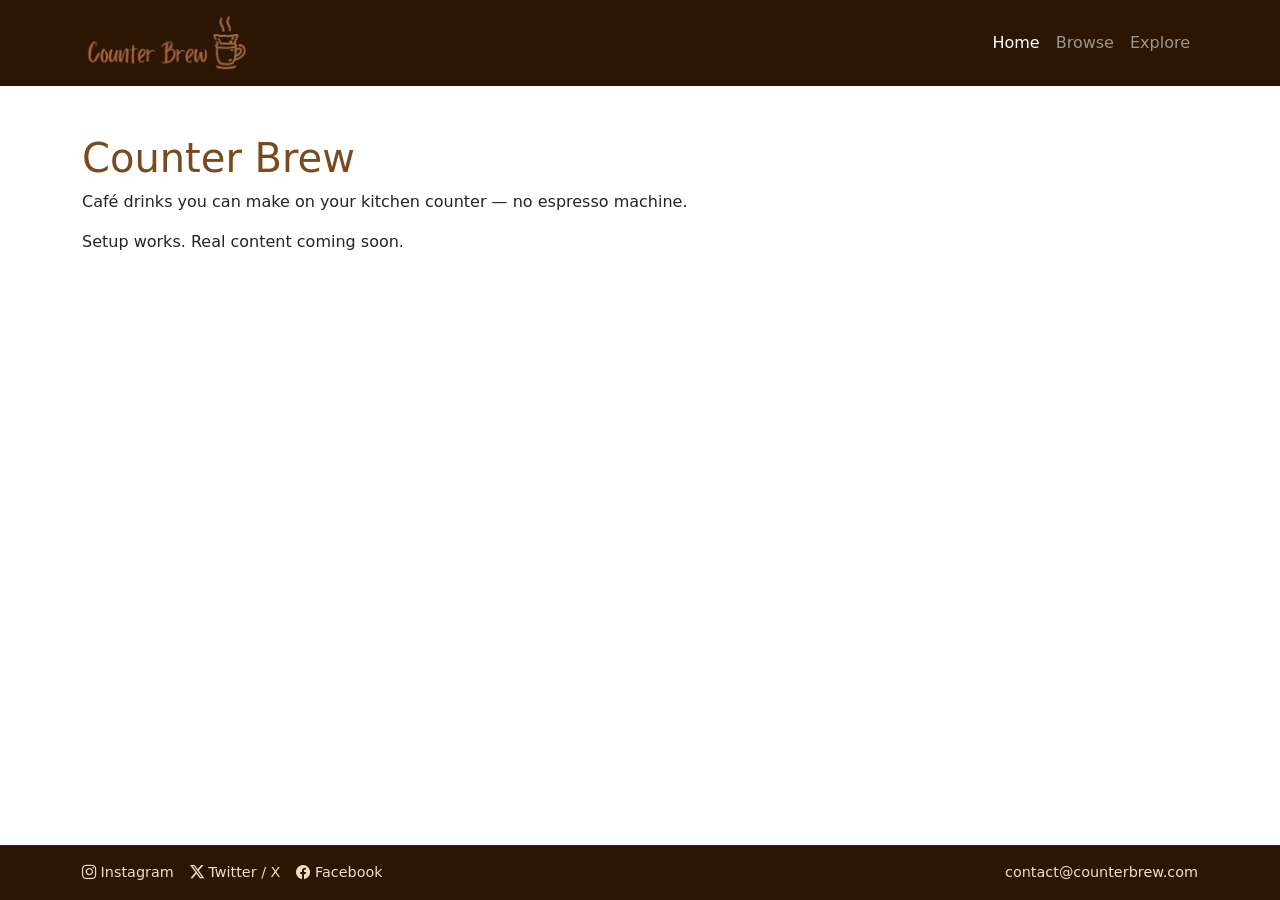
==== index.html @ a9c5faaf "Add logo image to navbar across all pages" ====
<!DOCTYPE html>
<html lang="en">
<head>
  <meta charset="UTF-8" />
  <meta name="viewport" content="width=device-width, initial-scale=1.0" />
  <title>Counter Brew</title>
  <link href="https://cdn.jsdelivr.net/npm/bootstrap@5.3.3/dist/css/bootstrap.min.css" rel="stylesheet" />
  <link href="https://cdn.jsdelivr.net/npm/bootstrap-icons@1.11.3/font/bootstrap-icons.min.css" rel="stylesheet" />
  <link href="css/styles.css" rel="stylesheet" />
</head>
<body>

  <nav class="navbar navbar-expand-lg navbar-dark bg-dark">
    <div class="container">
        <a class="navbar-brand" href="index.html">
        <img src="assets/img/logo.png" alt="Counter Brew" height="60">
        </a>
      <button class="navbar-toggler" type="button"
              data-bs-toggle="collapse" data-bs-target="#mainNav"
              aria-controls="mainNav" aria-expanded="false"
              aria-label="Toggle navigation">
        <span class="navbar-toggler-icon"></span>
      </button>
      <div class="collapse navbar-collapse" id="mainNav">
        <ul class="navbar-nav ms-auto mb-2 mb-lg-0">
          <li class="nav-item">
            <a class="nav-link active" aria-current="page" href="index.html">Home</a>
          </li>
          <li class="nav-item">
            <a class="nav-link" href="drinks.html">Browse</a>
          </li>
          <li class="nav-item">
            <a class="nav-link" href="explore.html">Explore</a>
          </li>
        </ul>
      </div>
    </div>
  </nav>

  <main class="container py-5">
    <h1>Counter Brew</h1>
    <p>Café drinks you can make on your kitchen counter — no espresso machine.</p>
    <p>Setup works. Real content coming soon.</p>
  </main>

  <footer class="site-footer">
    <div class="container d-flex flex-wrap justify-content-between align-items-center py-3">
      <div class="d-flex gap-3">
        <a href="#" aria-label="Instagram"><i class="bi bi-instagram"></i> Instagram</a>
        <a href="#" aria-label="Twitter / X"><i class="bi bi-twitter-x"></i> Twitter / X</a>
        <a href="#" aria-label="Facebook"><i class="bi bi-facebook"></i> Facebook</a>
      </div>
      <address class="mb-0">
        <a href="mailto:contact@counterbrew.com">contact@counterbrew.com</a>
      </address>
    </div>
  </footer>

  <script src="https://cdn.jsdelivr.net/npm/bootstrap@5.3.3/dist/js/bootstrap.bundle.min.js"></script>
  <script type="module" src="JS/main.js"></script>
</body>
</html>
---- css/styles.css ----
/* Hand-written CSS. Loaded AFTER Bootstrap so these rules can override it. */

/* ─── Coffee colour palette ──────────────────────────────────────────────────
   All colour values live here. Rules elsewhere reference only var(--cb-*).
   Two caramel tokens are needed because a single mid-range hue cannot satisfy
   WCAG AA (4.5:1) against both a near-black background and white — a known
   constraint of medium hues against extreme surfaces.
   ─────────────────────────────────────────────────────────────────────────── */
:root {
  --cb-espresso:     #2C1503;   /* deep espresso  — navbar + footer bg          */
  --cb-espresso-rim: #3D2010;   /* mid-brown      — borders/separators on dark  */
  --cb-latte:        #F5EAD0;   /* warm cream     — light section/card accent   */
  --cb-caramel:      #C8813A;   /* golden caramel — hover + accents on dark bg  */
  --cb-mocha:        #7A4A1E;   /* darker sibling — links + headings on light bg (WCAG AA 6.6:1 on white) */
  --cb-cream:        #F0DFC0;   /* warm off-white — text + links on dark bg     */
}

/* ─── Sticky footer via Flexbox column ───────────────────────────────────────
   The body becomes a full-viewport column flex container.
   <main> takes flex: 1 so it stretches to fill whatever height is left over
   after the navbar and footer claim their natural sizes.
   The footer never shrinks — it always sits at the bottom of the viewport,
   even when the page content is shorter than the screen height.
   On tall pages the footer simply follows the content; no content is obscured.
   ─────────────────────────────────────────────────────────────────────────── */
body {
  min-height: 100vh;
  display: flex;
  flex-direction: column;
}

main {
  flex: 1 0 auto;
}

/* ─── Navbar overrides ───────────────────────────────────────────────────── */
.navbar-brand {
  font-weight: 700;
  letter-spacing: 0.03em;
}

/* Bootstrap applies !important on .bg-dark, so we must match it to override. */
.navbar.bg-dark {
  background-color: var(--cb-espresso) !important;
}

/* ─── Site footer ────────────────────────────────────────────────────────── */
.site-footer {
  flex-shrink: 0;
  background-color: var(--cb-espresso);
  color: var(--cb-cream);
  border-top: 1px solid var(--cb-espresso-rim);
  font-size: 0.9rem;
}

.site-footer a {
  color: var(--cb-cream);
  text-decoration: none;
  transition: color 0.15s ease;
}

.site-footer a:hover,
.site-footer a:focus {
  color: var(--cb-caramel);
}

.site-footer address {
  font-style: normal;
}

/* ─── Headings ───────────────────────────────────────────────────────────── */
h1, h2, h3, h4 {
  color: var(--cb-mocha);
}

/* ─── Body links ─────────────────────────────────────────────────────────── */
main a {
  color: var(--cb-mocha);
}

main a:hover,
main a:focus {
  color: var(--cb-espresso);
}
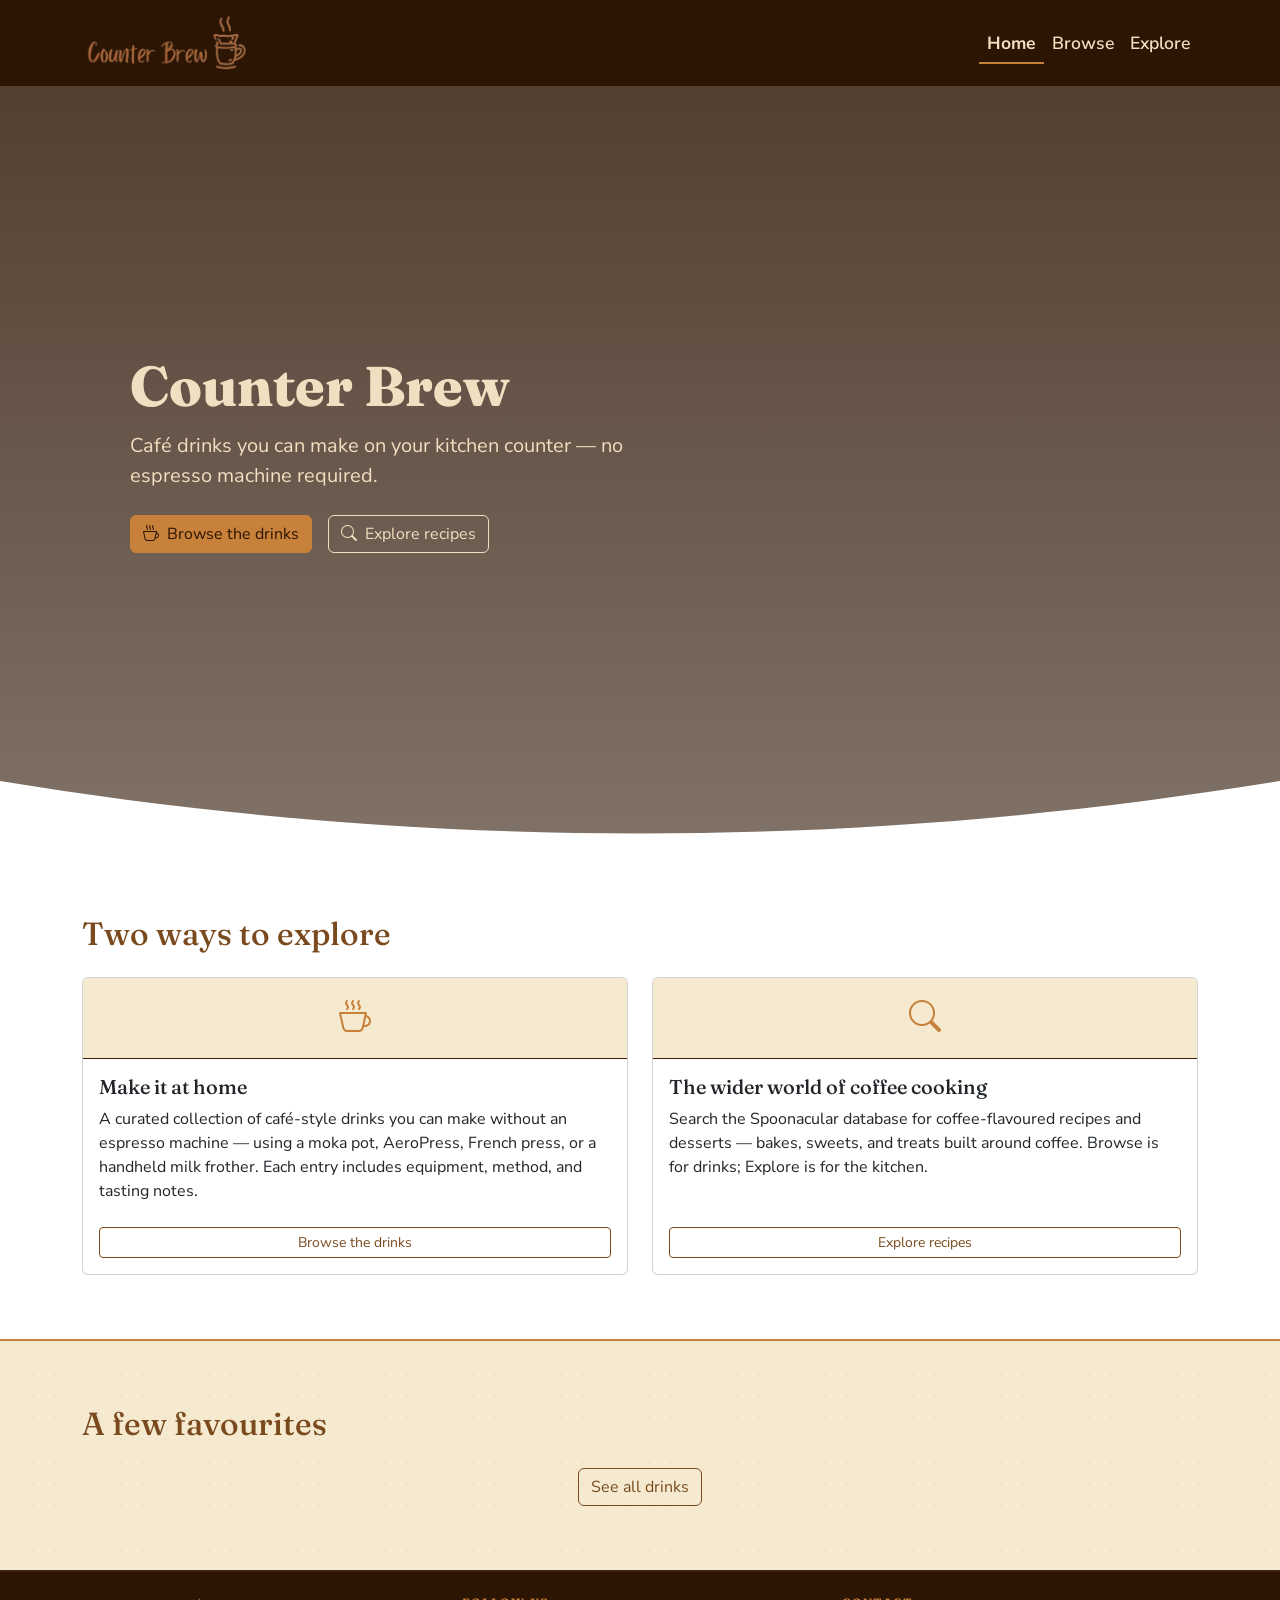
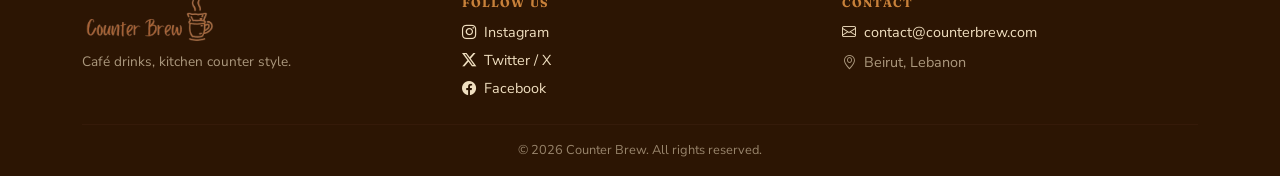
==== commit 1b066a3b: "Redesign footer with columns, brand and copyright bar; then fixed footer column stacking and email o" ====
--- a/index.html
+++ b/index.html
@@ -4,6 +4,9 @@
   <meta charset="UTF-8" />
   <meta name="viewport" content="width=device-width, initial-scale=1.0" />
   <title>Counter Brew</title>
+  <link rel="preconnect" href="https://fonts.googleapis.com" />
+  <link rel="preconnect" href="https://fonts.gstatic.com" crossorigin />
+  <link href="https://fonts.googleapis.com/css2?family=Fraunces:wght@400;600;700;800&family=Nunito+Sans:wght@400;600&display=swap" rel="stylesheet" />
   <link href="https://cdn.jsdelivr.net/npm/bootstrap@5.3.3/dist/css/bootstrap.min.css" rel="stylesheet" />
   <link href="https://cdn.jsdelivr.net/npm/bootstrap-icons@1.11.3/font/bootstrap-icons.min.css" rel="stylesheet" />
   <link href="css/styles.css" rel="stylesheet" />
@@ -37,26 +40,123 @@
     </div>
   </nav>
 
-  <main class="container py-5">
-    <h1>Counter Brew</h1>
-    <p>Café drinks you can make on your kitchen counter — no espresso machine.</p>
-    <p>Setup works. Real content coming soon.</p>
+  <main>
+
+    <!-- ── Hero ─────────────────────────────────────────────────────────── -->
+    <section class="hero">
+      <div class="container">
+        <div class="hero__content">
+          <h1 class="hero__title">Counter Brew</h1>
+          <p class="hero__tagline">Café drinks you can make on your kitchen counter — no espresso machine required.</p>
+          <div class="d-flex flex-wrap gap-3 mt-4">
+            <a href="drinks.html" class="btn hero__cta-primary">
+              <i class="bi bi-cup-hot me-1"></i> Browse the drinks
+            </a>
+            <a href="explore.html" class="btn hero__cta-secondary">
+              <i class="bi bi-search me-1"></i> Explore recipes
+            </a>
+          </div>
+        </div>
+      </div>
+    </section>
+
+    <!-- ── Two ways to explore ───────────────────────────────────────────── -->
+    <section class="site-section">
+      <div class="container">
+        <h2 class="mb-4">Two ways to explore</h2>
+        <div class="row row-cols-1 row-cols-md-2 g-4">
+
+          <div class="col">
+            <div class="card what-is-card h-100">
+              <div class="card-header text-center py-3">
+                <i class="bi bi-cup-hot what-is-icon"></i>
+              </div>
+              <div class="card-body">
+                <h3 class="h5 card-title">Make it at home</h3>
+                <p class="card-text">A curated collection of café-style drinks you can make without an espresso machine — using a moka pot, AeroPress, French press, or a handheld milk frother. Each entry includes equipment, method, and tasting notes.</p>
+              </div>
+              <div class="card-footer bg-transparent border-0 pb-3">
+                <a href="drinks.html" class="btn btn-sm home-featured-btn w-100">Browse the drinks</a>
+              </div>
+            </div>
+          </div>
+
+          <div class="col">
+            <div class="card what-is-card h-100">
+              <div class="card-header text-center py-3">
+                <i class="bi bi-search what-is-icon"></i>
+              </div>
+              <div class="card-body">
+                <h3 class="h5 card-title">The wider world of coffee cooking</h3>
+                <p class="card-text">Search the Spoonacular database for coffee-flavoured recipes and desserts — bakes, sweets, and treats built around coffee. Browse is for drinks; Explore is for the kitchen.</p>
+              </div>
+              <div class="card-footer bg-transparent border-0 pb-3">
+                <a href="explore.html" class="btn btn-sm home-featured-btn w-100">Explore recipes</a>
+              </div>
+            </div>
+          </div>
+
+        </div>
+      </div>
+    </section>
+
+    <!-- ── Featured drinks ───────────────────────────────────────────────── -->
+    <section class="site-section bg-latte-section">
+      <div class="container">
+        <h2 class="mb-4">A few favourites</h2>
+        <div id="home-featured" class="row row-cols-1 row-cols-md-3 g-4">
+          <!-- rendered by main.js -->
+        </div>
+        <div class="text-center mt-4">
+          <a href="drinks.html" class="btn hero__cta-secondary">See all drinks</a>
+        </div>
+      </div>
+    </section>
+
   </main>
 
   <footer class="site-footer">
-    <div class="container d-flex flex-wrap justify-content-between align-items-center py-3">
-      <div class="d-flex gap-3">
-        <a href="#" aria-label="Instagram"><i class="bi bi-instagram"></i> Instagram</a>
-        <a href="#" aria-label="Twitter / X"><i class="bi bi-twitter-x"></i> Twitter / X</a>
-        <a href="#" aria-label="Facebook"><i class="bi bi-facebook"></i> Facebook</a>
+    <div class="container">
+
+      <div class="footer-main row gy-4 py-4">
+
+        <!-- Brand -->
+        <div class="col-12 col-md-4">
+          <a href="index.html" class="footer-brand d-inline-block mb-2">
+            <img src="assets/img/logo.png" alt="Counter Brew" height="48">
+          </a>
+          <p class="footer-tagline">Café drinks, kitchen counter style.</p>
+        </div>
+
+        <!-- Social links -->
+        <div class="col-12 col-sm-6 col-md-4">
+          <h2 class="footer-col-heading">Follow us</h2>
+          <ul class="footer-social list-unstyled mb-0">
+            <li><a href="#" aria-label="Instagram"><i class="bi bi-instagram"></i> Instagram</a></li>
+            <li><a href="#" aria-label="Twitter / X"><i class="bi bi-twitter-x"></i> Twitter / X</a></li>
+            <li><a href="#" aria-label="Facebook"><i class="bi bi-facebook"></i> Facebook</a></li>
+          </ul>
+        </div>
+
+        <!-- Contact -->
+        <div class="col-12 col-sm-6 col-md-4">
+          <h2 class="footer-col-heading">Contact</h2>
+          <address class="footer-contact">
+            <a href="mailto:contact@counterbrew.com"><i class="bi bi-envelope"></i> contact@counterbrew.com</a>
+            <span class="footer-location"><i class="bi bi-geo-alt"></i> Beirut, Lebanon</span>
+          </address>
+        </div>
+
       </div>
-      <address class="mb-0">
-        <a href="mailto:contact@counterbrew.com">contact@counterbrew.com</a>
-      </address>
+
+      <div class="footer-bottom py-3">
+        <span>&copy; 2026 Counter Brew. All rights reserved.</span>
+      </div>
+
     </div>
   </footer>
 
   <script src="https://cdn.jsdelivr.net/npm/bootstrap@5.3.3/dist/js/bootstrap.bundle.min.js"></script>
-  <script type="module" src="JS/main.js"></script>
+  <script type="module" src="js/main.js"></script>
 </body>
 </html>
--- a/css/styles.css
+++ b/css/styles.css
@@ -8,11 +8,15 @@
    ─────────────────────────────────────────────────────────────────────────── */
 :root {
   --cb-espresso:     #2C1503;   /* deep espresso  — navbar + footer bg          */
+  --cb-espresso-rgb: 44, 21, 3; /* same colour as --cb-espresso, for rgba() use */
   --cb-espresso-rim: #3D2010;   /* mid-brown      — borders/separators on dark  */
   --cb-latte:        #F5EAD0;   /* warm cream     — light section/card accent   */
   --cb-caramel:      #C8813A;   /* golden caramel — hover + accents on dark bg  */
   --cb-mocha:        #7A4A1E;   /* darker sibling — links + headings on light bg (WCAG AA 6.6:1 on white) */
   --cb-cream:        #F0DFC0;   /* warm off-white — text + links on dark bg     */
+
+  --cb-font-heading: 'Fraunces', Georgia, serif;
+  --cb-font-body:    'Nunito Sans', system-ui, sans-serif;
 }
 
 /* ─── Sticky footer via Flexbox column ───────────────────────────────────────
@@ -27,6 +31,7 @@
   min-height: 100vh;
   display: flex;
   flex-direction: column;
+  font-family: var(--cb-font-body);
 }
 
 main {
@@ -39,6 +44,31 @@
   letter-spacing: 0.03em;
 }
 
+/* Nav links — one step larger than Bootstrap's default 1rem, semibold weight,
+   and extra horizontal breathing room so three links balance a tall logo. */
+.navbar-nav .nav-link {
+  font-size: 1.1rem;
+  font-weight: 600;
+  color: var(--cb-cream);
+  padding-left: 1rem;
+  padding-right: 1rem;
+  transition: color 0.15s ease;
+}
+
+.navbar-nav .nav-link:hover,
+.navbar-nav .nav-link:focus {
+  color: var(--cb-caramel);
+}
+
+/* Active page: full weight + caramel underline so it stays distinct from hover. */
+.navbar-nav .nav-link.active,
+.navbar-nav .nav-link[aria-current="page"] {
+  font-weight: 700;
+  color: var(--cb-cream);
+  border-bottom: 2px solid var(--cb-caramel);
+  padding-bottom: calc(0.5rem - 2px); /* offset the added border so height stays the same */
+}
+
 /* Bootstrap applies !important on .bg-dark, so we must match it to override. */
 .navbar.bg-dark {
   background-color: var(--cb-espresso) !important;
@@ -49,26 +79,107 @@
   flex-shrink: 0;
   background-color: var(--cb-espresso);
   color: var(--cb-cream);
-  border-top: 1px solid var(--cb-espresso-rim);
+  border-top: 2px solid var(--cb-espresso-rim);
   font-size: 0.9rem;
 }
 
-.site-footer a {
+.footer-brand {
+  opacity: 1;
+  transition: opacity 0.2s ease;
+}
+
+.footer-brand:hover,
+.footer-brand:focus {
+  opacity: 0.8;
+}
+
+.footer-tagline {
+  font-size: 0.85rem;
+  color: var(--cb-cream);
+  opacity: 0.65;
+  margin-bottom: 0;
+}
+
+.footer-col-heading {
+  font-family: var(--cb-font-heading);
+  font-size: 0.75rem;
+  font-weight: 700;
+  text-transform: uppercase;
+  letter-spacing: 0.09em;
+  color: var(--cb-caramel);
+  margin-bottom: 0.75rem;
+}
+
+/* Social links — stacked list with slide-right hover */
+.footer-social a {
+  display: inline-flex;
+  align-items: center;
+  gap: 0.5rem;
+  color: var(--cb-cream);
+  text-decoration: none;
+  transition: color 0.15s ease, transform 0.15s ease;
+}
+
+.footer-social a:hover,
+.footer-social a:focus {
+  color: var(--cb-caramel);
+  transform: translateX(3px);
+}
+
+.footer-social li + li {
+  margin-top: 0.4rem;
+}
+
+/* Contact column */
+.footer-contact {
+  font-style: normal;
+  display: flex;
+  flex-direction: column;
+  gap: 0.5rem;
+}
+
+.footer-contact a {
+  display: inline-flex;
+  align-items: center;
+  gap: 0.5rem;
   color: var(--cb-cream);
   text-decoration: none;
   transition: color 0.15s ease;
-}
-
-.site-footer a:hover,
-.site-footer a:focus {
-  color: var(--cb-caramel);
-}
-
-.site-footer address {
-  font-style: normal;
+  overflow-wrap: break-word;
+  word-break: break-all;
+}
+
+.footer-contact a:hover,
+.footer-contact a:focus {
+  color: var(--cb-caramel);
+}
+
+.footer-location {
+  display: inline-flex;
+  align-items: center;
+  gap: 0.5rem;
+  color: var(--cb-cream);
+  opacity: 0.65;
+}
+
+/* Copyright bar */
+.footer-bottom {
+  border-top: 1px solid var(--cb-espresso-rim);
+  font-size: 0.8rem;
+  color: var(--cb-cream);
+  opacity: 0.55;
+  text-align: center;
 }
 
 /* ─── Headings ───────────────────────────────────────────────────────────── */
+h1, h2, h3, h4, h5, h6,
+.hero__title,
+.drink-card .card-title,
+.explore-card__title,
+.recipe-modal__title {
+  font-family: var(--cb-font-heading);
+}
+
 h1, h2, h3, h4 {
   color: var(--cb-mocha);
 }
@@ -82,3 +193,471 @@
 main a:focus {
   color: var(--cb-espresso);
 }
+
+/* ─── Home page — hero ───────────────────────────────────────────────────── */
+/* Dark espresso gradient layered over the photo so the left-aligned text
+   stays readable at any viewport width; background-size: cover keeps the
+   image filling the section without distortion on mobile. */
+.hero {
+  position: relative;
+  display: flex;
+  align-items: center;
+  min-height: 85vh;
+  background-image:
+    linear-gradient(rgba(var(--cb-espresso-rgb), 0.82), rgba(var(--cb-espresso-rgb), 0.6)),
+    url('../assets/img/hero.jpg');
+  background-size: cover;
+  background-position: center;
+  background-repeat: no-repeat;
+  padding: 3rem 1rem 5rem; /* extra bottom padding so content clears the wave */
+}
+
+/* Concave SVG wave that melts the dark hero into the white section below.
+   Fill is white to match the plain section background. The wave sits at the
+   very bottom of the hero via position: absolute so it overlaps the section
+   boundary without shifting any content. */
+.hero::after {
+  content: '';
+  position: absolute;
+  bottom: 0;
+  left: 0;
+  width: 100%;
+  height: 70px;
+  background-image: url("data:image/svg+xml,%3Csvg xmlns='http://www.w3.org/2000/svg' viewBox='0 0 1440 70' preserveAspectRatio='none'%3E%3Cpath d='M0,0 C480,70 960,70 1440,0 L1440,70 L0,70 Z' fill='%23ffffff'/%3E%3C/svg%3E");
+  background-size: 100% 100%;
+  background-repeat: no-repeat;
+  pointer-events: none;
+}
+
+.hero__content {
+  max-width: 36rem;
+  padding-left: clamp(1rem, 5vw, 3rem);
+}
+
+.hero__title {
+  font-size: clamp(2.25rem, 5vw, 3.5rem);
+  font-weight: 800;
+  color: var(--cb-cream);
+  margin-bottom: 0.75rem;
+}
+
+.hero__tagline {
+  font-size: clamp(1rem, 2.5vw, 1.25rem);
+  color: var(--cb-cream);
+  margin-bottom: 0;
+}
+
+.hero__cta-primary {
+  background-color: var(--cb-caramel);
+  color: var(--cb-espresso);
+  border: 1px solid var(--cb-caramel);
+  transition: transform 0.2s ease, filter 0.2s ease;
+}
+
+.hero__cta-primary:hover,
+.hero__cta-primary:focus {
+  filter: brightness(1.08);
+  transform: translateY(-2px);
+  color: var(--cb-espresso);
+}
+
+.hero__cta-secondary {
+  background-color: transparent;
+  color: var(--cb-mocha);
+  border: 1px solid var(--cb-mocha);
+}
+
+.hero__cta-secondary:hover,
+.hero__cta-secondary:focus {
+  background-color: var(--cb-mocha);
+  color: var(--cb-cream);
+}
+
+/* Inside the hero the background is dark, so the outline button needs
+   cream instead of mocha to stay readable. .hero__cta-secondary is reused
+   on the latte-coloured featured section below, where mocha still applies. */
+.hero .hero__cta-secondary {
+  color: var(--cb-cream);
+  border-color: var(--cb-cream);
+  transition: transform 0.2s ease, background-color 0.2s ease, color 0.2s ease;
+}
+
+.hero .hero__cta-secondary:hover,
+.hero .hero__cta-secondary:focus {
+  background-color: var(--cb-cream);
+  color: var(--cb-espresso);
+  transform: translateY(-2px);
+}
+
+/* ─── Home page — section rhythm ─────────────────────────────────────────── */
+.site-section {
+  padding: 4rem 1rem;
+}
+
+.bg-latte-section {
+  background-color: var(--cb-latte);
+  background-image: radial-gradient(circle, rgba(var(--cb-espresso-rgb), 0.05) 1px, transparent 1px);
+  background-size: 22px 22px;
+  border-top: 2px solid var(--cb-caramel);
+}
+
+/* ─── Home page — what-is cards ──────────────────────────────────────────── */
+.what-is-card .card-header {
+  background-color: var(--cb-latte);
+  border-bottom: 1px solid var(--cb-espresso-rim);
+}
+
+.what-is-icon {
+  font-size: 2rem;
+  color: var(--cb-caramel);
+}
+
+/* ─── Home page — featured drink cards ───────────────────────────────────── */
+.home-featured-card .card-header {
+  background-color: var(--cb-latte);
+  border-bottom: 1px solid var(--cb-espresso-rim);
+}
+
+.home-featured-badge {
+  background-color: var(--cb-espresso);
+  color: var(--cb-cream);
+}
+
+.home-featured-notes {
+  font-size: 0.875rem;
+  display: -webkit-box;
+  -webkit-line-clamp: 3;
+  -webkit-box-orient: vertical;
+  line-clamp: 3;
+  overflow: hidden;
+}
+
+.home-featured-btn {
+  border-color: var(--cb-mocha);
+  color: var(--cb-mocha);
+}
+
+.home-featured-btn:hover,
+.home-featured-btn:focus {
+  background-color: var(--cb-mocha);
+  color: var(--cb-cream);
+}
+
+/* ─── Browse page — filter bar ───────────────────────────────────────────── */
+.filter-bar {
+  background-color: var(--cb-latte);
+  border: 1px solid var(--cb-espresso-rim);
+}
+
+.filter-bar .form-label {
+  color: var(--cb-espresso);
+  font-weight: 600;
+  font-size: 0.8rem;
+  text-transform: uppercase;
+  letter-spacing: 0.04em;
+}
+
+.filter-group {
+  min-width: 9rem;
+}
+
+/* ─── Drink cards ────────────────────────────────────────────────────────── */
+.drink-card {
+  transition: transform 0.2s ease, box-shadow 0.2s ease, border-color 0.2s ease;
+}
+
+.drink-card:hover {
+  transform: translateY(-4px);
+  box-shadow: 0 6px 18px rgba(var(--cb-espresso-rgb), 0.18);
+  border-color: var(--cb-caramel);
+}
+
+.drink-card .card-header {
+  background-color: var(--cb-latte);
+  border-bottom: 1px solid var(--cb-espresso-rim);
+}
+
+.drink-card .card-title {
+  color: var(--cb-mocha);
+}
+
+/* Attribute definition list inside card body */
+.drink-attrs {
+  display: grid;
+  grid-template-columns: auto 1fr;
+  gap: 0.15rem 0.75rem;
+  font-size: 0.875rem;
+  margin-bottom: 0;
+}
+
+.drink-attrs dt {
+  color: var(--cb-mocha);
+  font-weight: 600;
+}
+
+.drink-attrs dd {
+  margin-bottom: 0;
+}
+
+/* ─── Drink badges ───────────────────────────────────────────────────────── */
+.drink-badge--temp {
+  background-color: var(--cb-espresso);
+  color: var(--cb-cream);
+}
+
+.drink-badge--strength {
+  background-color: var(--cb-espresso-rim);
+  color: var(--cb-cream);
+}
+
+/* ─── How-to-make button ─────────────────────────────────────────────────── */
+.drink-card__method-btn {
+  border-color: var(--cb-mocha);
+  color: var(--cb-mocha);
+}
+
+.drink-card__method-btn:hover,
+.drink-card__method-btn:focus {
+  background-color: var(--cb-mocha);
+  color: var(--cb-cream);
+}
+
+/* ─── Method steps ───────────────────────────────────────────────────────── */
+.method-steps {
+  font-size: 0.875rem;
+  padding-left: 1.25rem;
+}
+
+.method-steps li + li {
+  margin-top: 0.25rem;
+}
+
+/* ─── Result count ───────────────────────────────────────────────────────── */
+.result-count {
+  font-size: 0.875rem;
+  color: var(--cb-mocha);
+}
+
+@keyframes cb-count-flash {
+  from { opacity: 0.45; transform: scale(0.97); }
+  to   { opacity: 1;    transform: scale(1);    }
+}
+
+.result-count--flash {
+  animation: cb-count-flash 0.3s ease both;
+}
+
+/* ─── Drink card enter animation ─────────────────────────────────────────── */
+@keyframes cb-card-in {
+  from { opacity: 0; transform: translateY(10px); }
+  to   { opacity: 1; transform: translateY(0);    }
+}
+
+.drink-card-enter {
+  animation: cb-card-in 0.22s ease both;
+}
+
+/* ─── Empty state ────────────────────────────────────────────────────────── */
+.empty-state__icon {
+  font-size: 3rem;
+  color: var(--cb-caramel);
+}
+
+/* ─── Explore page — disclaimer note ────────────────────────────────────── */
+.explore-disclaimer {
+  font-size: 0.875rem;
+  color: var(--cb-mocha);
+  opacity: 0.8;
+}
+
+/* ─── Explore page — search bar ──────────────────────────────────────────── */
+.explore-search-bar {
+  background-color: var(--cb-latte);
+  border: 1px solid var(--cb-espresso-rim);
+}
+
+.explore-search-btn {
+  background-color: var(--cb-espresso);
+  color: var(--cb-cream);
+}
+
+.explore-search-btn:hover,
+.explore-search-btn:focus {
+  background-color: var(--cb-espresso-rim);
+  color: var(--cb-cream);
+}
+
+/* ─── Explore page — status line ─────────────────────────────────────────── */
+.explore-status {
+  font-size: 0.875rem;
+  color: var(--cb-mocha);
+}
+
+/* ─── Explore page — coffee cup loader ───────────────────────────────────── */
+.explore-spinner {
+  color: var(--cb-caramel);
+}
+
+.brew-loader {
+  display: inline-flex;
+  flex-direction: column;
+  align-items: center;
+  gap: 0;
+}
+
+/* Steam — three narrow rounded bars that drift upward and fade out */
+.brew-loader__steam {
+  display: flex;
+  align-items: flex-end;
+  gap: 7px;
+  height: 22px;
+  margin-bottom: 4px;
+}
+
+.brew-loader__steam span {
+  display: block;
+  width: 3px;
+  border-radius: 3px;
+  background-color: var(--cb-caramel);
+  opacity: 0;
+  animation: brew-steam 1.4s ease-in-out infinite;
+}
+
+.brew-loader__steam span:nth-child(1) { height: 13px; animation-delay: 0s;     }
+.brew-loader__steam span:nth-child(2) { height: 17px; animation-delay: 0.25s;  }
+.brew-loader__steam span:nth-child(3) { height: 13px; animation-delay: 0.5s;   }
+
+@keyframes brew-steam {
+  0%   { transform: translateY(0)     translateX(0);    opacity: 0;   }
+  15%  { opacity: 0.75; }
+  40%  { transform: translateY(-8px)  translateX(2px);  opacity: 0.6; }
+  70%  { transform: translateY(-15px) translateX(-2px); opacity: 0.25; }
+  100% { transform: translateY(-20px) translateX(0);    opacity: 0;   }
+}
+
+/* Mug — flat-top rectangle with rounded bottom; handle via ::after */
+.brew-loader__mug {
+  position: relative;
+  width: 36px;
+  height: 28px;
+  background-color: var(--cb-caramel);
+  border: 3px solid var(--cb-espresso);
+  border-top: none;
+  border-radius: 2px 2px 10px 10px;
+}
+
+/* Rim — thin top edge so the cup reads as open-topped */
+.brew-loader__mug::before {
+  content: '';
+  position: absolute;
+  top: -5px;
+  left: -3px;
+  width: calc(100% + 6px);
+  height: 5px;
+  background-color: var(--cb-espresso);
+  border-radius: 3px 3px 0 0;
+}
+
+/* Handle — right-open arc */
+.brew-loader__mug::after {
+  content: '';
+  position: absolute;
+  right: -13px;
+  top: 5px;
+  width: 10px;
+  height: 14px;
+  border: 3px solid var(--cb-espresso);
+  border-left: none;
+  border-radius: 0 6px 6px 0;
+}
+
+/* ─── Explore page — error state ─────────────────────────────────────────── */
+.explore-error {
+  background-color: var(--cb-latte);
+  border: 1px solid var(--cb-espresso-rim);
+  color: var(--cb-espresso);
+}
+
+/* ─── Explore page — recipe cards ────────────────────────────────────────── */
+.explore-card {
+  transition: transform 0.2s ease, box-shadow 0.2s ease, border-color 0.2s ease;
+}
+
+.explore-card:hover {
+  transform: translateY(-4px);
+  box-shadow: 0 6px 18px rgba(var(--cb-espresso-rgb), 0.18);
+  border-color: var(--cb-caramel);
+}
+
+.explore-card__img {
+  height: 180px;
+  object-fit: cover;
+}
+
+.explore-card__img-placeholder {
+  height: 180px;
+  background-color: var(--cb-latte);
+  color: var(--cb-caramel);
+  font-size: 3rem;
+}
+
+.explore-card__title {
+  color: var(--cb-mocha);
+  font-size: 1rem;
+}
+
+.explore-card__view-btn {
+  border-color: var(--cb-mocha);
+  color: var(--cb-mocha);
+}
+
+.explore-card__view-btn:hover,
+.explore-card__view-btn:focus {
+  background-color: var(--cb-mocha);
+  color: var(--cb-cream);
+}
+
+/* ─── Explore page — load more button ────────────────────────────────────── */
+.explore-load-more-btn {
+  background-color: var(--cb-latte);
+  border: 1px solid var(--cb-espresso-rim);
+  color: var(--cb-mocha);
+  padding: 0.5rem 2rem;
+}
+
+.explore-load-more-btn:hover,
+.explore-load-more-btn:focus {
+  background-color: var(--cb-espresso);
+  color: var(--cb-cream);
+  border-color: var(--cb-espresso);
+}
+
+/* ─── Recipe detail modal ────────────────────────────────────────────────── */
+.recipe-modal__title {
+  color: var(--cb-mocha);
+}
+
+.recipe-section-heading {
+  color: var(--cb-mocha);
+  font-weight: 700;
+  border-bottom: 1px solid var(--cb-espresso-rim);
+  padding-bottom: 0.25rem;
+}
+
+.recipe-ingredients {
+  font-size: 0.9rem;
+  padding-left: 1.25rem;
+}
+
+.recipe-ingredients li + li {
+  margin-top: 0.2rem;
+}
+
+.recipe-instructions {
+  font-size: 0.9rem;
+  padding-left: 1.25rem;
+}
+
+.recipe-instructions li + li {
+  margin-top: 0.4rem;
+}
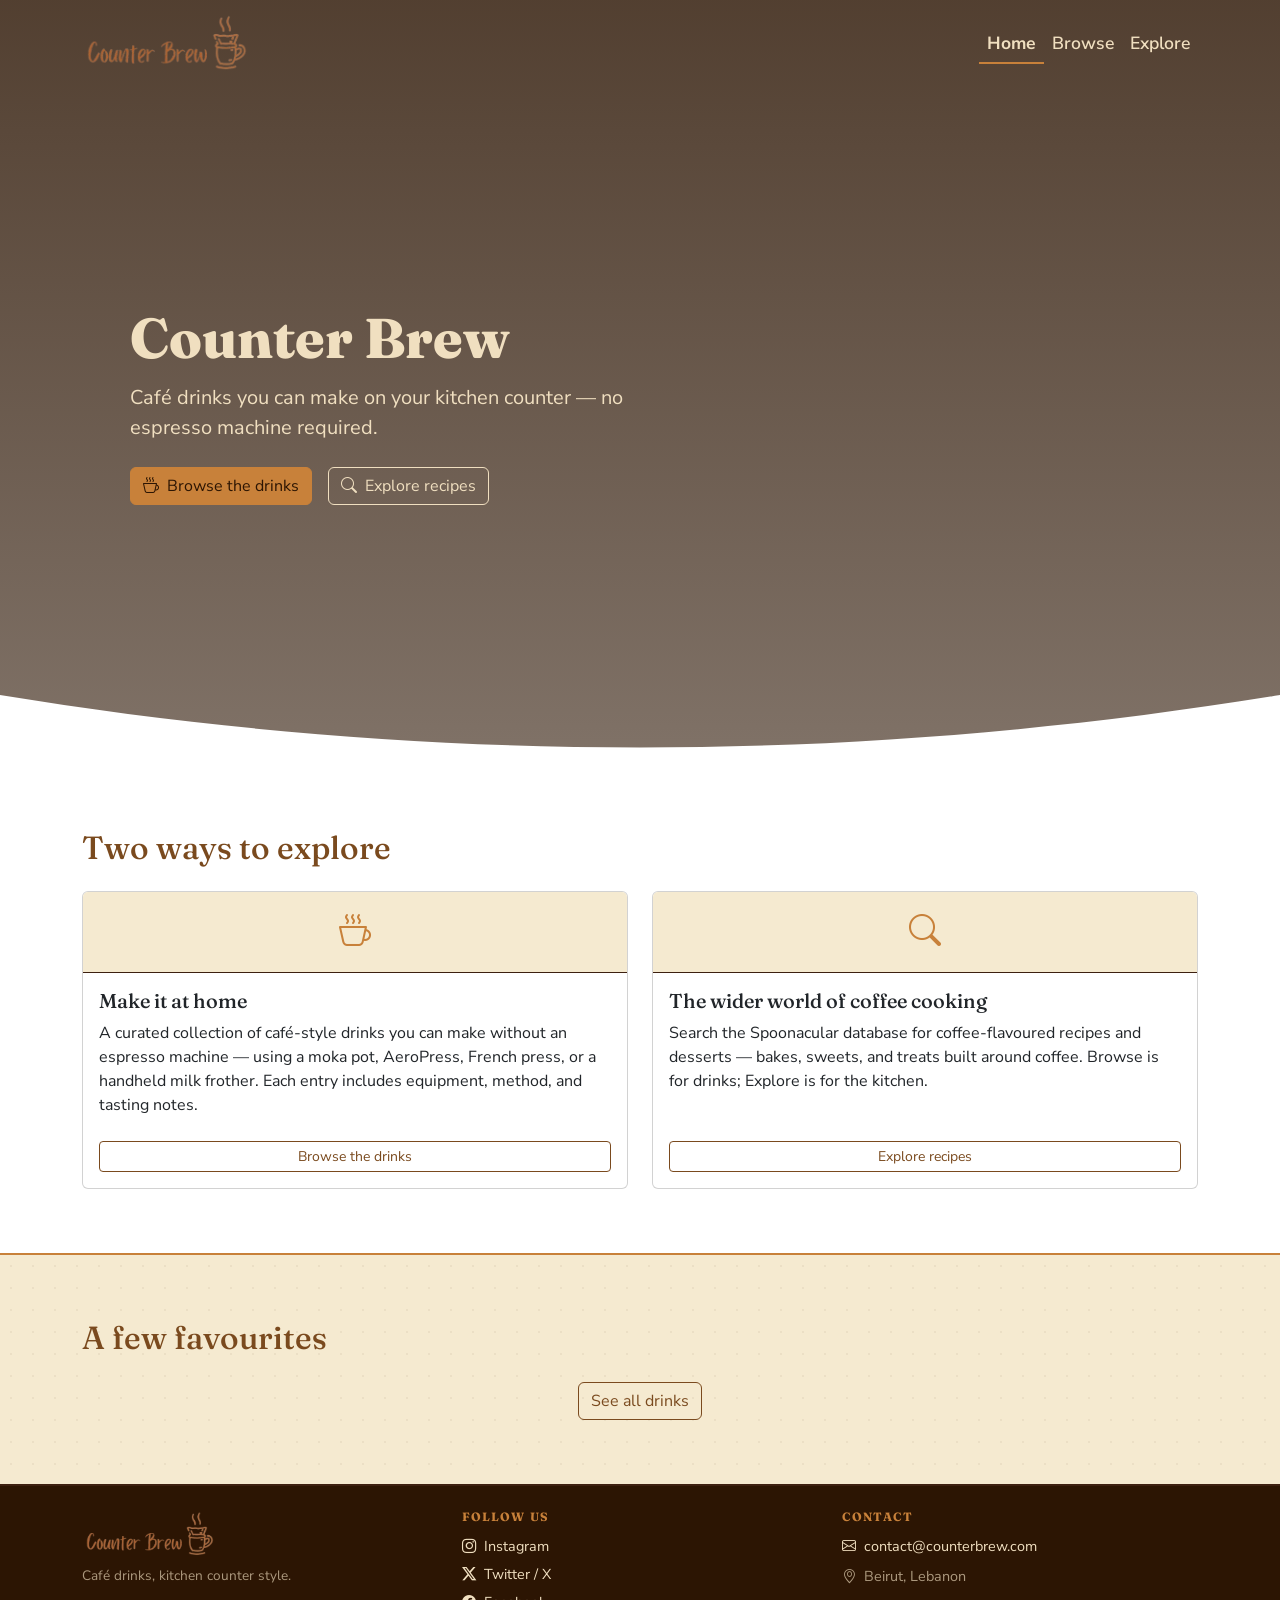
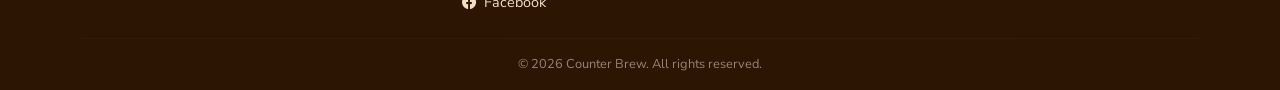
==== commit bcc9e73d: "Make navbar transparent over hero on Home page" ====
--- a/index.html
+++ b/index.html
@@ -13,7 +13,7 @@
 </head>
 <body>
 
-  <nav class="navbar navbar-expand-lg navbar-dark bg-dark">
+  <nav class="navbar navbar-expand-lg navbar-dark bg-dark navbar-transparent">
     <div class="container">
         <a class="navbar-brand" href="index.html">
         <img src="assets/img/logo.png" alt="Counter Brew" height="60">
--- a/css/styles.css
+++ b/css/styles.css
@@ -17,6 +17,8 @@
 
   --cb-font-heading: 'Fraunces', Georgia, serif;
   --cb-font-body:    'Nunito Sans', system-ui, sans-serif;
+
+  --cb-navbar-height: 76px;     /* 60px logo + Bootstrap's default 0.5rem navbar padding-y (top+bottom) */
 }
 
 /* ─── Sticky footer via Flexbox column ───────────────────────────────────────
@@ -72,6 +74,29 @@
 /* Bootstrap applies !important on .bg-dark, so we must match it to override. */
 .navbar.bg-dark {
   background-color: var(--cb-espresso) !important;
+}
+
+/* ─── Home page — transparent navbar over hero ───────────────────────────────
+   Floats the navbar out of normal flow so the hero photo shows through behind
+   it. The bar itself stays transparent at every width, including mobile; only
+   the opened hamburger menu (.navbar-collapse.show) gets a solid espresso
+   backing so links stay readable once it drops down over the hero image.
+   ─────────────────────────────────────────────────────────────────────────── */
+.navbar-transparent {
+  position: absolute;
+  top: 0;
+  left: 0;
+  width: 100%;
+  z-index: 20;
+}
+
+.navbar.bg-dark.navbar-transparent {
+  background-color: transparent !important;
+  border-bottom: none;
+}
+
+.navbar-transparent .navbar-collapse.show {
+  background-color: var(--cb-espresso);
 }
 
 /* ─── Site footer ────────────────────────────────────────────────────────── */
@@ -209,7 +234,7 @@
   background-size: cover;
   background-position: center;
   background-repeat: no-repeat;
-  padding: 3rem 1rem 5rem; /* extra bottom padding so content clears the wave */
+  padding: calc(3rem + var(--cb-navbar-height)) 1rem 5rem; /* top padding clears the absolutely-positioned transparent navbar; extra bottom padding so content clears the wave */
 }
 
 /* Concave SVG wave that melts the dark hero into the white section below.
@@ -361,6 +386,77 @@
   min-width: 9rem;
 }
 
+.filter-bar select.form-select {
+  transition: border-color 0.2s ease;
+}
+
+.filter-bar select.form-select:hover {
+  border-color: var(--cb-caramel);
+  cursor: pointer;
+}
+
+#filter-reset {
+  transition: background-color 0.2s ease, color 0.2s ease, border-color 0.2s ease;
+}
+
+#filter-reset:hover {
+  background-color: var(--cb-caramel);
+  border-color: var(--cb-caramel);
+  color: var(--cb-espresso);
+}
+
+/* ─── Browse page — tutorials section ───────────────────────────────────── */
+.tutorial-card {
+  border: 1px solid var(--cb-espresso-rim);
+  color: inherit;
+  transition: transform 0.2s ease, box-shadow 0.2s ease, border-color 0.2s ease;
+}
+
+.tutorial-card:hover,
+.tutorial-card:focus {
+  transform: translateY(-4px);
+  box-shadow: 0 6px 18px rgba(var(--cb-espresso-rgb), 0.18);
+  border-color: var(--cb-caramel);
+  color: inherit;
+}
+
+.tutorial-thumb-wrap {
+  position: relative;
+}
+
+.tutorial-thumb-wrap img {
+  display: block;
+  width: 100%;
+  aspect-ratio: 16 / 9;
+  object-fit: cover;
+}
+
+.tutorial-play-icon {
+  position: absolute;
+  top: 50%;
+  left: 50%;
+  transform: translate(-50%, -50%);
+  width: 3rem;
+  height: 3rem;
+  display: flex;
+  align-items: center;
+  justify-content: center;
+  border-radius: 50%;
+  background-color: rgba(var(--cb-espresso-rgb), 0.65);
+  color: var(--cb-cream);
+  font-size: 1.5rem;
+  transition: background-color 0.2s ease;
+}
+
+.tutorial-card:hover .tutorial-play-icon {
+  background-color: var(--cb-caramel);
+}
+
+.tutorial-title {
+  color: var(--cb-mocha);
+  font-size: 0.95rem;
+}
+
 /* ─── Drink cards ────────────────────────────────────────────────────────── */
 .drink-card {
   transition: transform 0.2s ease, box-shadow 0.2s ease, border-color 0.2s ease;
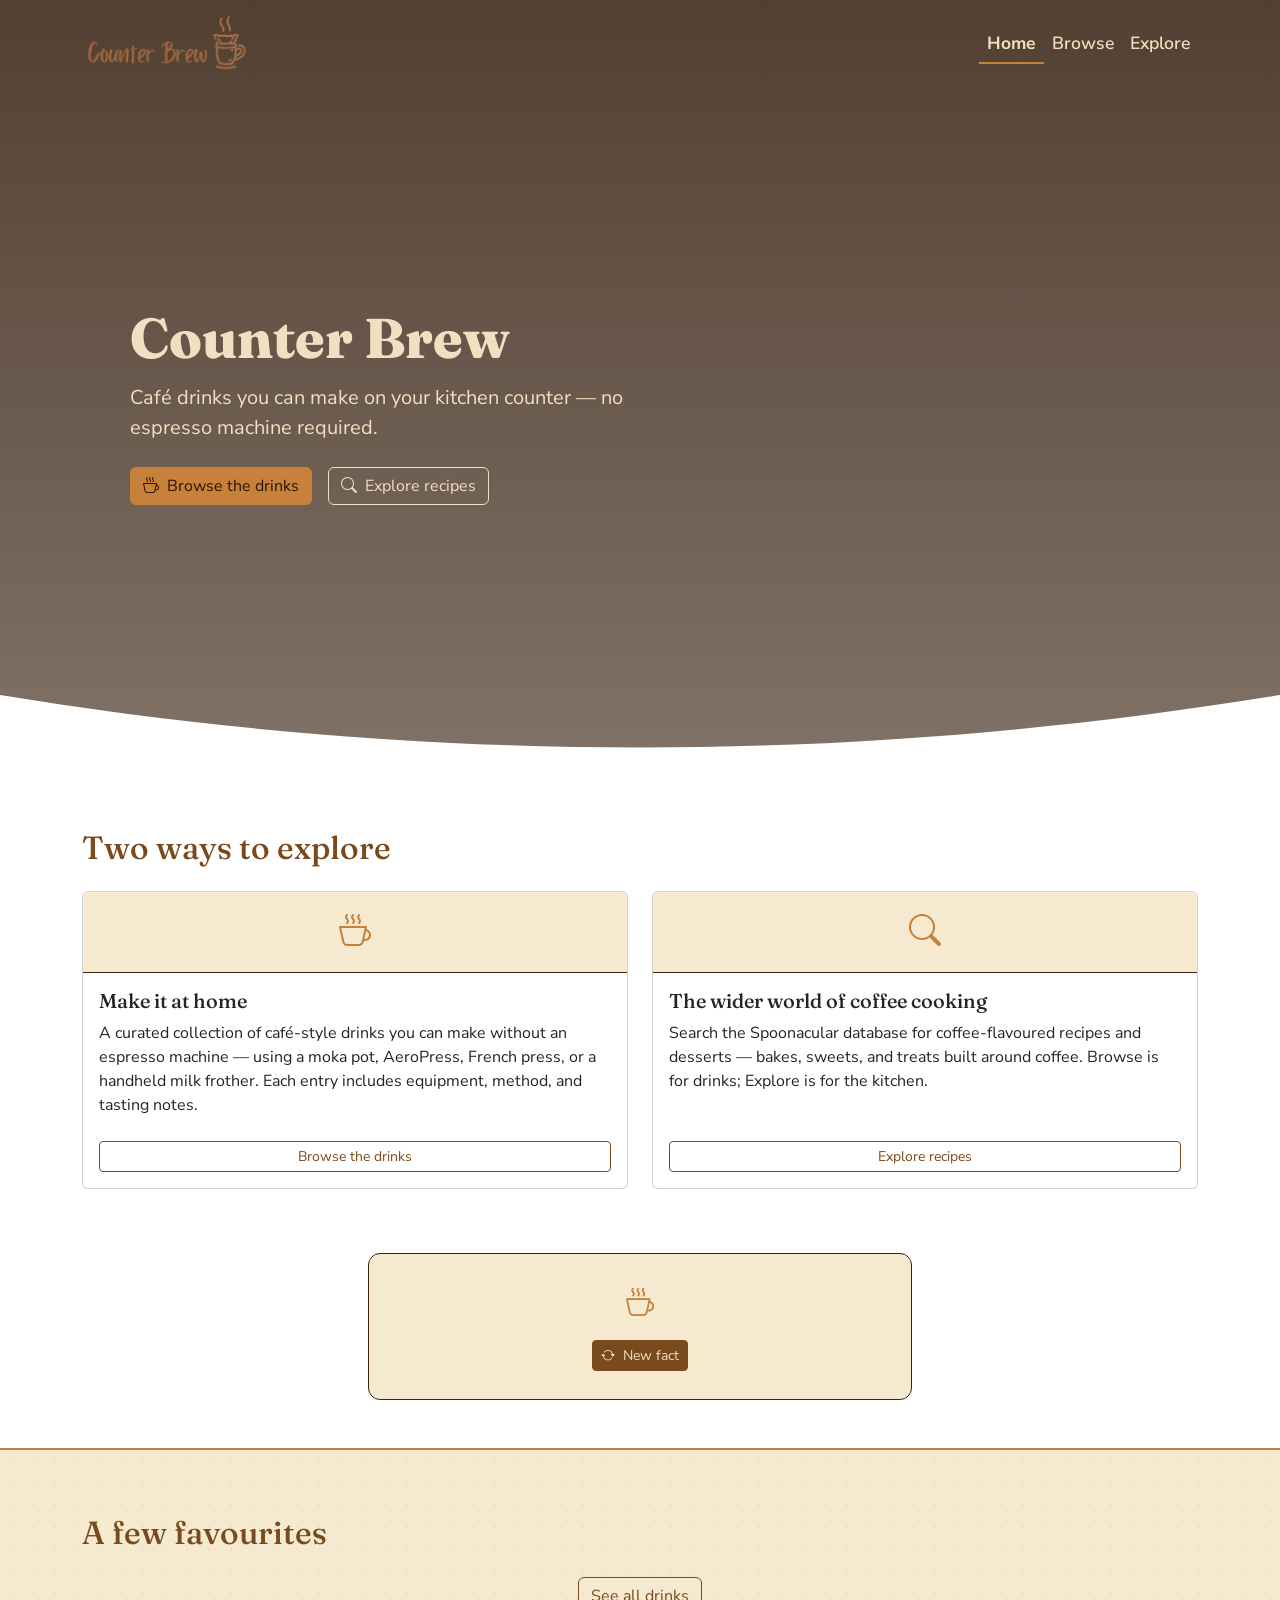
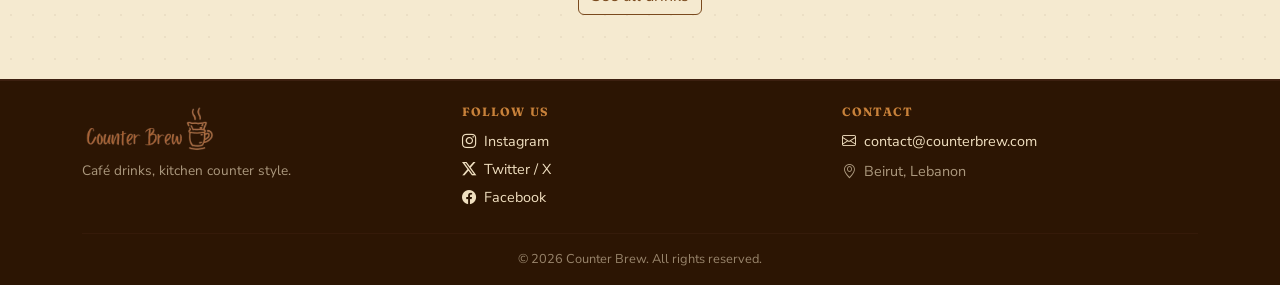
==== commit e5349d6c: "Add coffee facts feature to Home page" ====
--- a/index.html
+++ b/index.html
@@ -100,6 +100,19 @@
       </div>
     </section>
 
+    <!-- ── Coffee fact ──────────────────────────────────────────────────── -->
+    <section class="site-section pt-0 pb-5">
+      <div class="container">
+        <div id="coffee-fact-card" class="coffee-fact-card mx-auto text-center">
+          <i class="bi bi-cup-hot coffee-fact-card__icon"></i>
+          <p id="coffee-fact-text" class="coffee-fact-card__text"></p>
+          <button id="coffee-fact-btn" type="button" class="btn btn-sm coffee-fact-card__btn">
+            <i class="bi bi-arrow-repeat me-1"></i> New fact
+          </button>
+        </div>
+      </div>
+    </section>
+
     <!-- ── Featured drinks ───────────────────────────────────────────────── -->
     <section class="site-section bg-latte-section">
       <div class="container">
--- a/css/styles.css
+++ b/css/styles.css
@@ -314,6 +314,43 @@
   transform: translateY(-2px);
 }
 
+/* ─── Home page — coffee fact card ───────────────────────────────────────── */
+.coffee-fact-card {
+  max-width: 34rem;
+  background-color: var(--cb-latte);
+  border: 1px solid var(--cb-espresso-rim);
+  border-radius: 0.75rem;
+  padding: 1.75rem 1.5rem;
+}
+
+.coffee-fact-card__icon {
+  font-size: 1.75rem;
+  color: var(--cb-caramel);
+  margin-bottom: 0.5rem;
+}
+
+.coffee-fact-card__text {
+  font-family: var(--cb-font-heading);
+  font-size: clamp(1rem, 2vw, 1.15rem);
+  color: var(--cb-espresso);
+  margin-bottom: 1rem;
+}
+
+.coffee-fact-card__btn {
+  background-color: var(--cb-mocha);
+  color: var(--cb-cream);
+  border: 1px solid var(--cb-mocha);
+  transition: background-color 0.2s ease, transform 0.2s ease;
+}
+
+.coffee-fact-card__btn:hover,
+.coffee-fact-card__btn:focus {
+  background-color: var(--cb-espresso);
+  border-color: var(--cb-espresso);
+  color: var(--cb-cream);
+  transform: translateY(-2px);
+}
+
 /* ─── Home page — section rhythm ─────────────────────────────────────────── */
 .site-section {
   padding: 4rem 1rem;
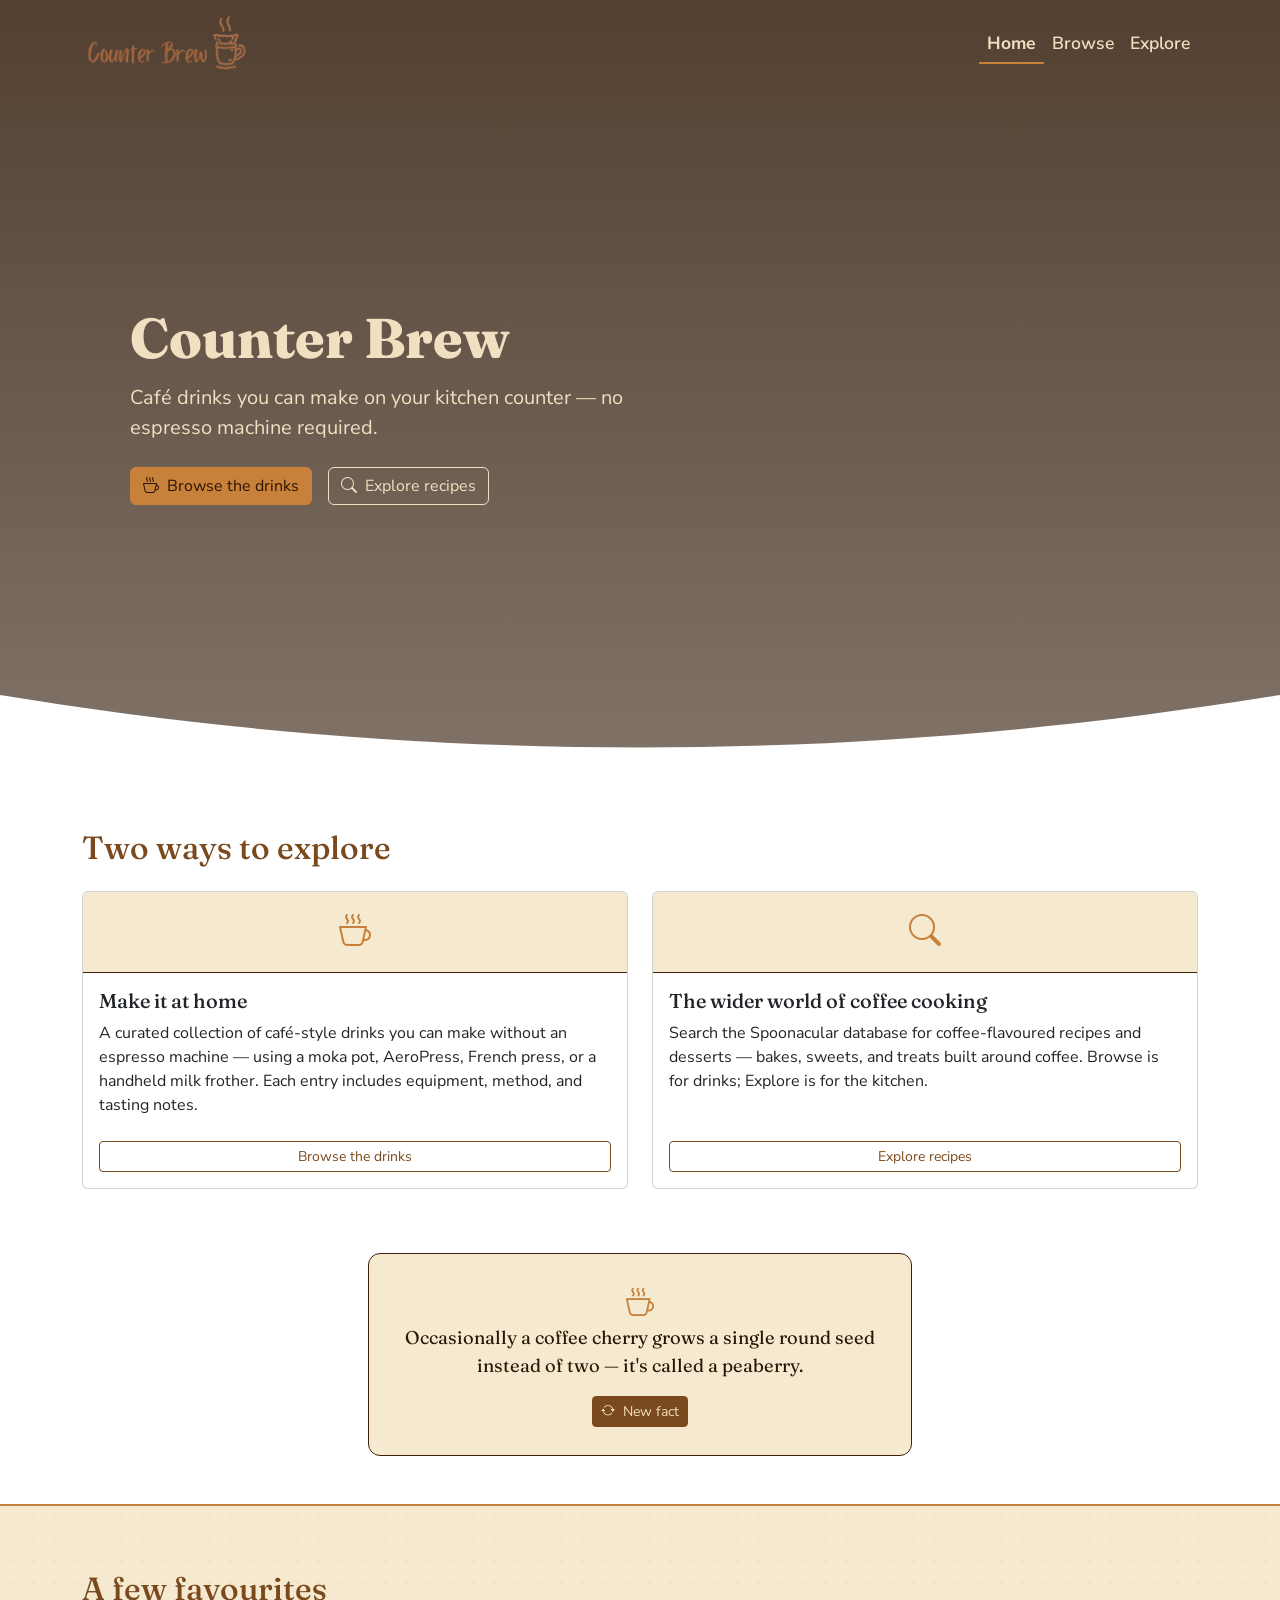
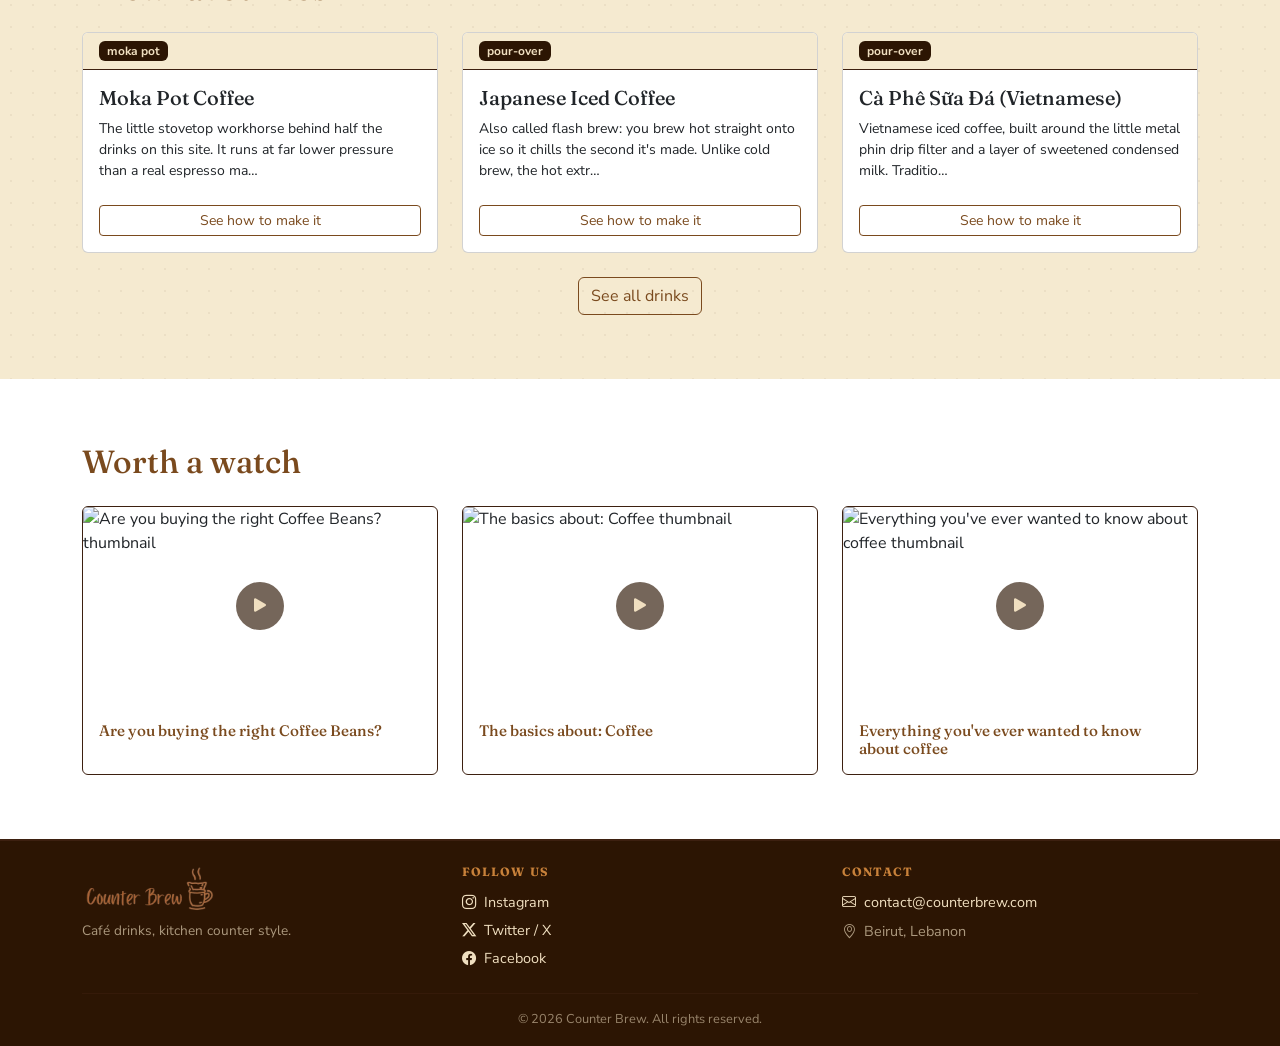
==== commit 85091b83: "Add intro coffee videos section to Home page" ====
--- a/index.html
+++ b/index.html
@@ -126,6 +126,52 @@
       </div>
     </section>
 
+    <!-- ── Worth a watch ────────────────────────────────────────────────── -->
+    <section class="site-section">
+      <div class="container">
+        <h2 class="mb-4">Worth a watch</h2>
+        <div class="row row-cols-1 row-cols-md-2 row-cols-lg-3 g-4">
+
+          <div class="col">
+            <a href="https://youtu.be/uWWVNq5GHp4" target="_blank" rel="noopener noreferrer" class="card tutorial-card h-100 text-decoration-none">
+              <div class="tutorial-thumb-wrap">
+                <img src="https://img.youtube.com/vi/uWWVNq5GHp4/hqdefault.jpg" class="card-img-top" alt="Are you buying the right Coffee Beans? thumbnail" loading="lazy">
+                <span class="tutorial-play-icon"><i class="bi bi-play-fill"></i></span>
+              </div>
+              <div class="card-body">
+                <h5 class="card-title tutorial-title mb-0">Are you buying the right Coffee Beans?</h5>
+              </div>
+            </a>
+          </div>
+
+          <div class="col">
+            <a href="https://youtu.be/vFcS080VYQ0" target="_blank" rel="noopener noreferrer" class="card tutorial-card h-100 text-decoration-none">
+              <div class="tutorial-thumb-wrap">
+                <img src="https://img.youtube.com/vi/vFcS080VYQ0/hqdefault.jpg" class="card-img-top" alt="The basics about: Coffee thumbnail" loading="lazy">
+                <span class="tutorial-play-icon"><i class="bi bi-play-fill"></i></span>
+              </div>
+              <div class="card-body">
+                <h5 class="card-title tutorial-title mb-0">The basics about: Coffee</h5>
+              </div>
+            </a>
+          </div>
+
+          <div class="col">
+            <a href="https://youtu.be/N8meCjVsJWI" target="_blank" rel="noopener noreferrer" class="card tutorial-card h-100 text-decoration-none">
+              <div class="tutorial-thumb-wrap">
+                <img src="https://img.youtube.com/vi/N8meCjVsJWI/hqdefault.jpg" class="card-img-top" alt="Everything you've ever wanted to know about coffee thumbnail" loading="lazy">
+                <span class="tutorial-play-icon"><i class="bi bi-play-fill"></i></span>
+              </div>
+              <div class="card-body">
+                <h5 class="card-title tutorial-title mb-0">Everything you've ever wanted to know about coffee</h5>
+              </div>
+            </a>
+          </div>
+
+        </div>
+      </div>
+    </section>
+
   </main>
 
   <footer class="site-footer">
--- a/css/styles.css
+++ b/css/styles.css
@@ -565,6 +565,47 @@
   margin-top: 0.25rem;
 }
 
+/* ─── Browse page — favorites ────────────────────────────────────────────── */
+.drink-card__title-row {
+  display: flex;
+  align-items: flex-start;
+  justify-content: space-between;
+  gap: 0.5rem;
+  margin-bottom: 0.5rem;
+}
+
+.drink-fav-btn {
+  flex-shrink: 0;
+  background: none;
+  border: none;
+  padding: 0.1rem 0.25rem;
+  line-height: 1;
+  font-size: 1.25rem;
+  color: var(--cb-espresso);
+}
+
+.drink-fav-btn i {
+  transition: transform 0.15s ease, color 0.15s ease;
+}
+
+/* Hover on a non-favorited star: light caramel tint + scale, distinct from the
+   solid espresso fill used once a drink is actually favorited. */
+.drink-fav-btn:not(.is-favorited):hover i,
+.drink-fav-btn:not(.is-favorited):focus i {
+  color: var(--cb-caramel);
+  transform: scale(1.15);
+}
+
+.drink-fav-btn.is-favorited i {
+  color: var(--cb-espresso);
+}
+
+.favorites-count {
+  font-size: 0.875rem;
+  font-weight: 600;
+  color: var(--cb-mocha);
+}
+
 /* ─── Result count ───────────────────────────────────────────────────────── */
 .result-count {
   font-size: 0.875rem;
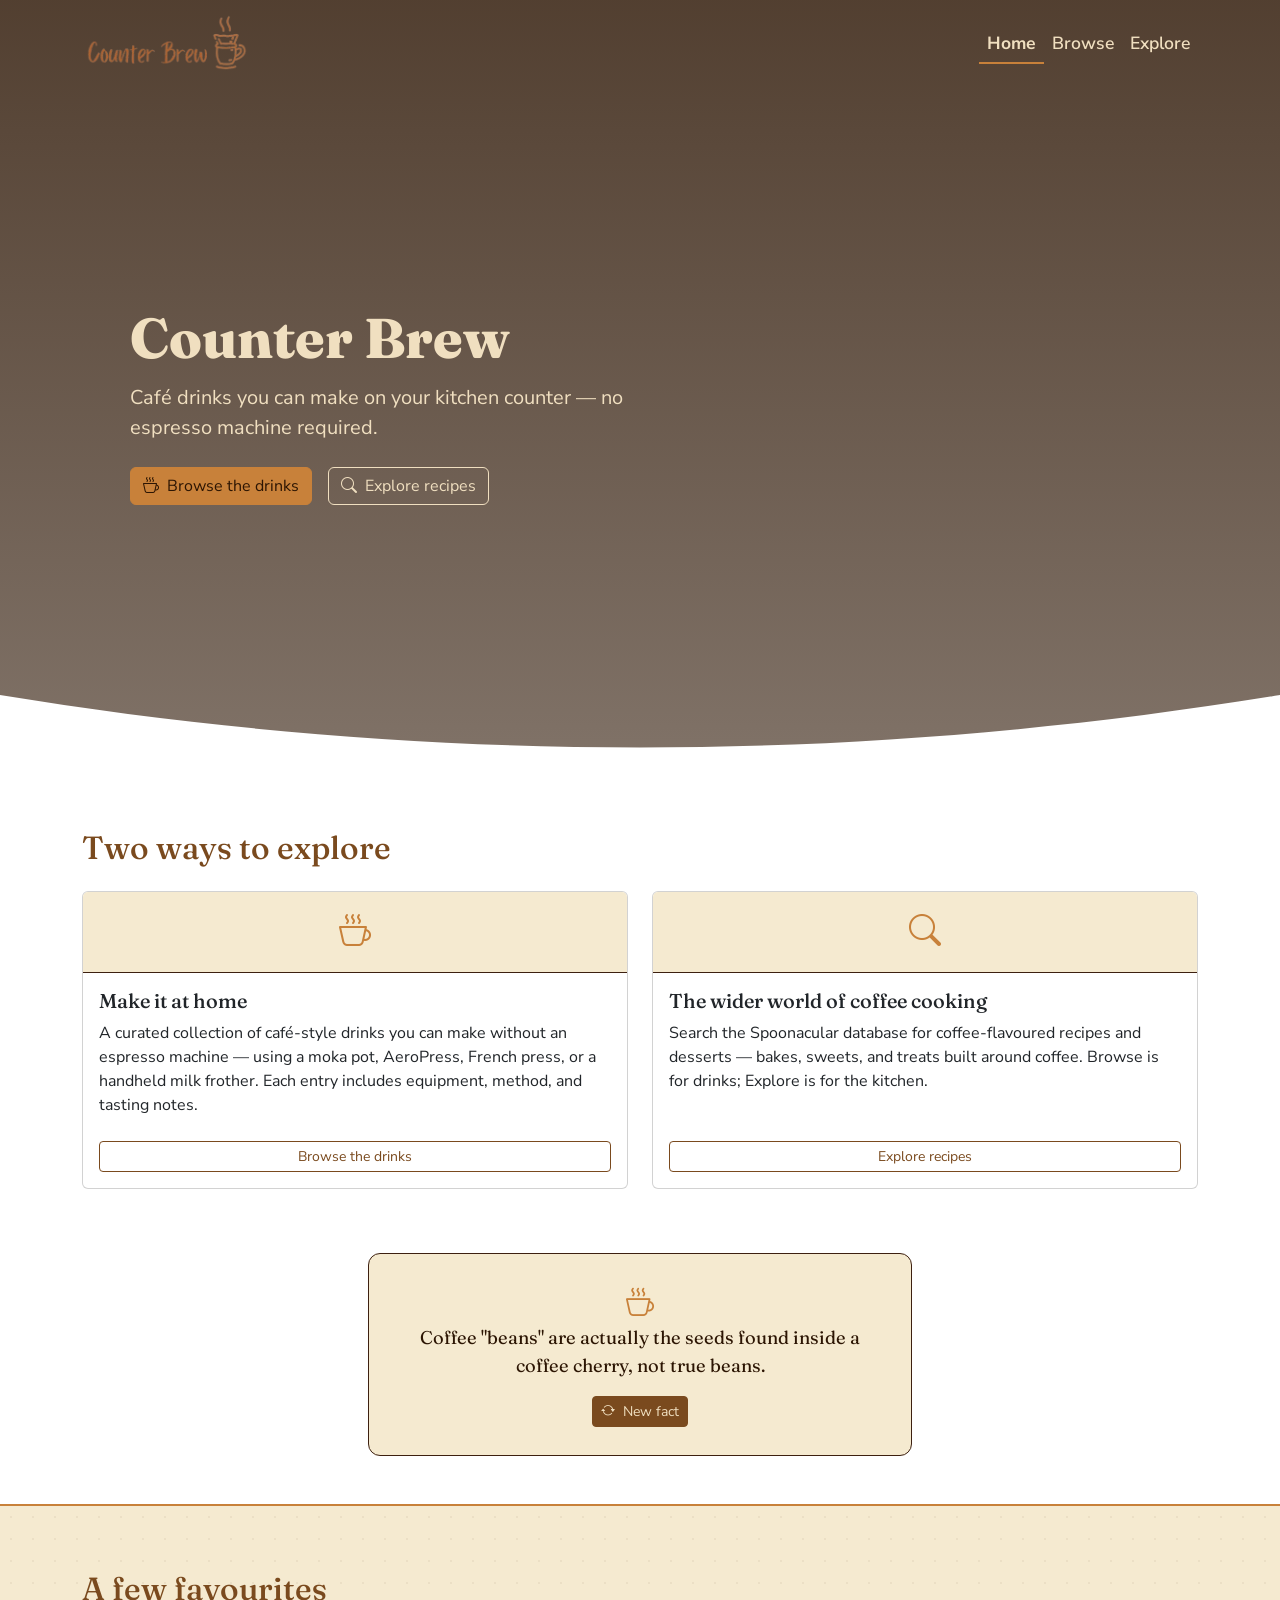
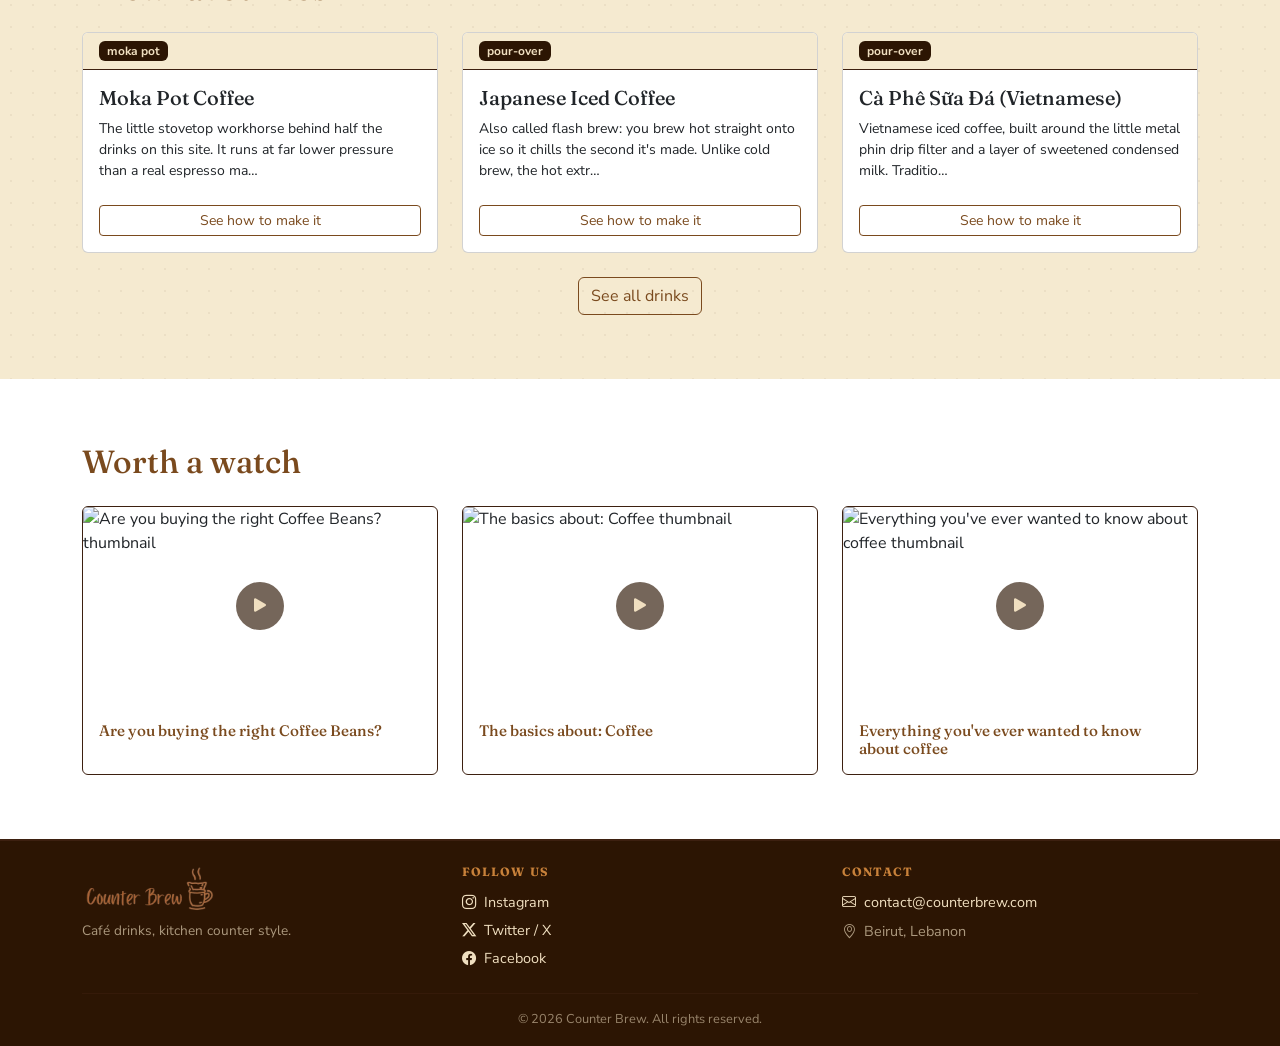
==== commit 626aeb3b: "Added favicon" ====
--- a/index.html
+++ b/index.html
@@ -6,6 +6,7 @@
   <title>Counter Brew</title>
   <link rel="preconnect" href="https://fonts.googleapis.com" />
   <link rel="preconnect" href="https://fonts.gstatic.com" crossorigin />
+  <link rel="icon" type="image/png" href="assets/img/favicon1.png">
   <link href="https://fonts.googleapis.com/css2?family=Fraunces:wght@400;600;700;800&family=Nunito+Sans:wght@400;600&display=swap" rel="stylesheet" />
   <link href="https://cdn.jsdelivr.net/npm/bootstrap@5.3.3/dist/css/bootstrap.min.css" rel="stylesheet" />
   <link href="https://cdn.jsdelivr.net/npm/bootstrap-icons@1.11.3/font/bootstrap-icons.min.css" rel="stylesheet" />
--- a/css/styles.css
+++ b/css/styles.css
@@ -19,6 +19,10 @@
   --cb-font-body:    'Nunito Sans', system-ui, sans-serif;
 
   --cb-navbar-height: 76px;     /* 60px logo + Bootstrap's default 0.5rem navbar padding-y (top+bottom) */
+}
+
+html {
+  scroll-behavior: smooth;
 }
 
 /* ─── Sticky footer via Flexbox column ───────────────────────────────────────
@@ -442,7 +446,28 @@
   color: var(--cb-espresso);
 }
 
+/* ─── Browse page — jump to tutorials ────────────────────────────────────── */
+.jump-to-tutorials {
+  font-size: 0.9rem;
+  color: var(--cb-mocha);
+  text-decoration: none;
+  border-bottom: 1px dashed var(--cb-mocha);
+  transition: color 0.15s ease, border-color 0.15s ease;
+}
+
+.jump-to-tutorials:hover,
+.jump-to-tutorials:focus {
+  color: var(--cb-caramel);
+  border-color: var(--cb-caramel);
+}
+
 /* ─── Browse page — tutorials section ───────────────────────────────────── */
+/* scroll-margin-top clears the navbar height so the "Tutorials" heading
+   isn't hidden underneath it when jumped to via #tutorials. */
+#tutorials {
+  scroll-margin-top: var(--cb-navbar-height);
+}
+
 .tutorial-card {
   border: 1px solid var(--cb-espresso-rim);
   color: inherit;
